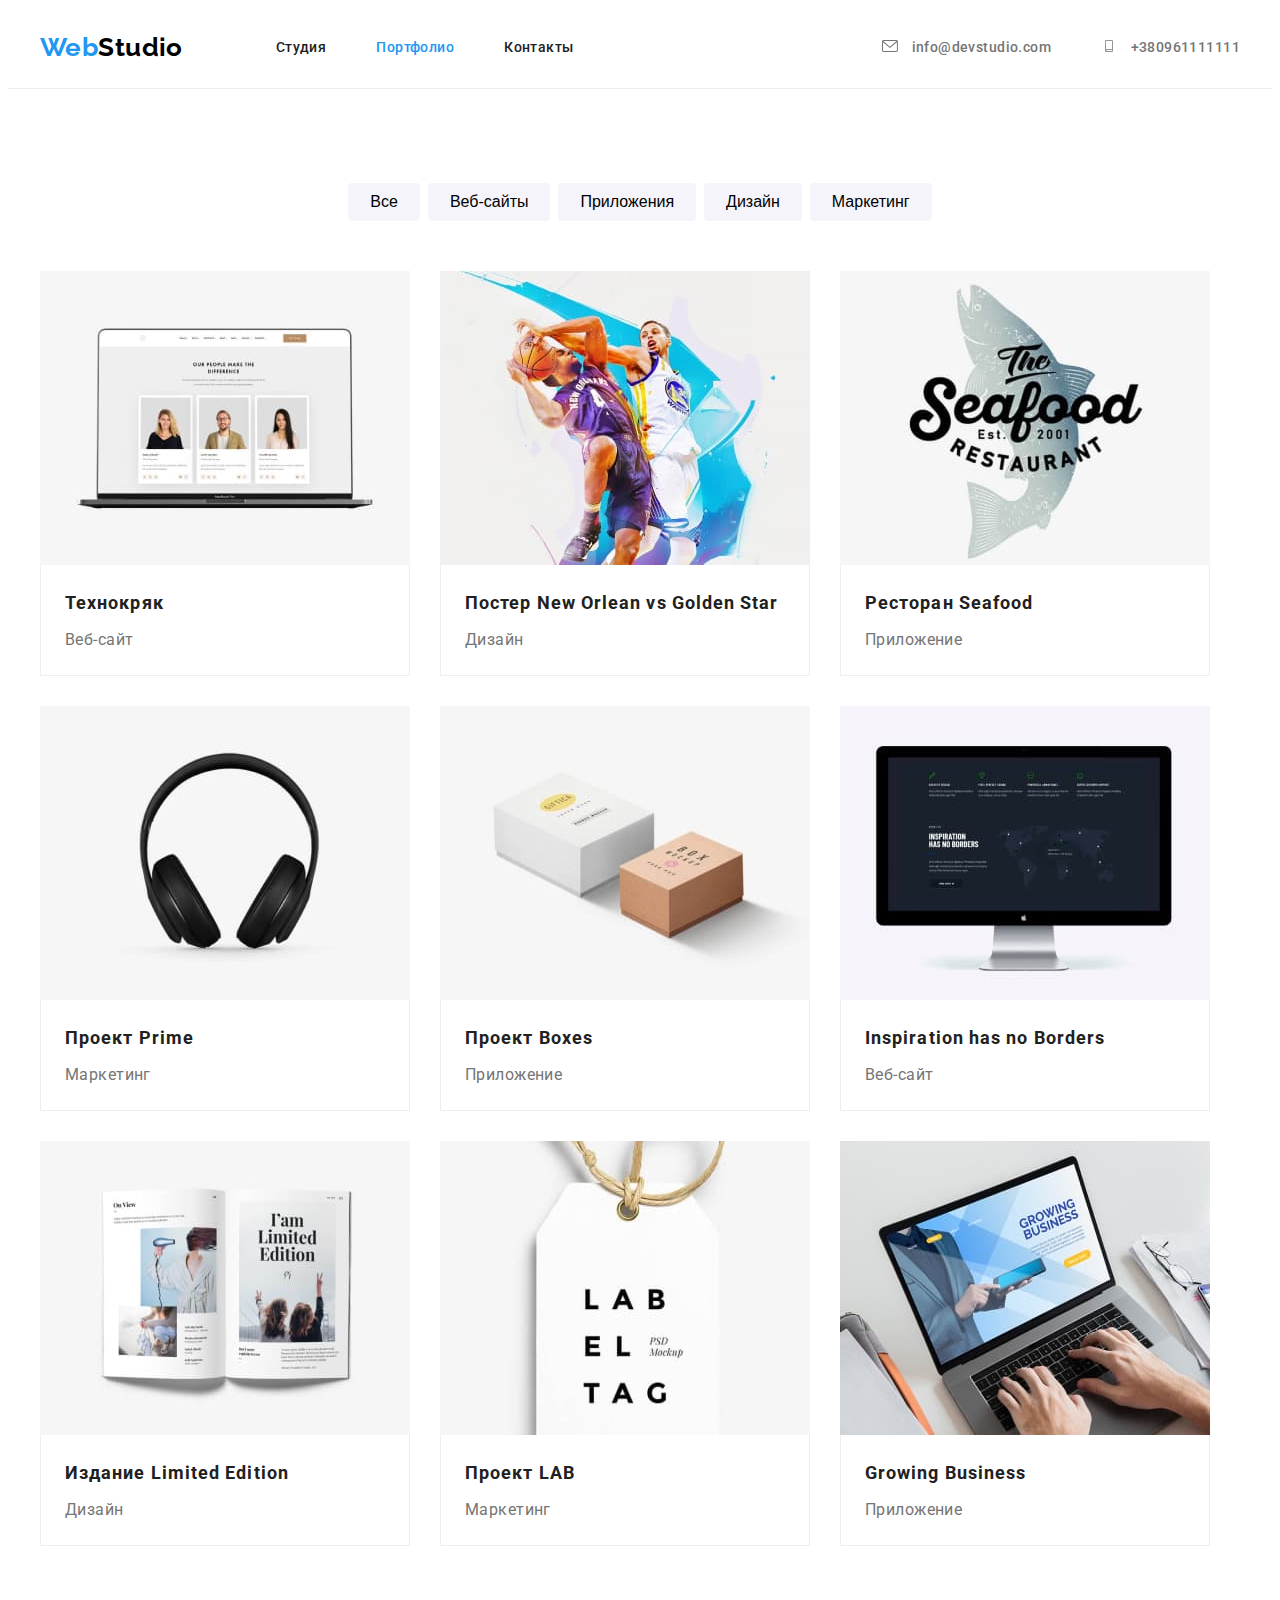
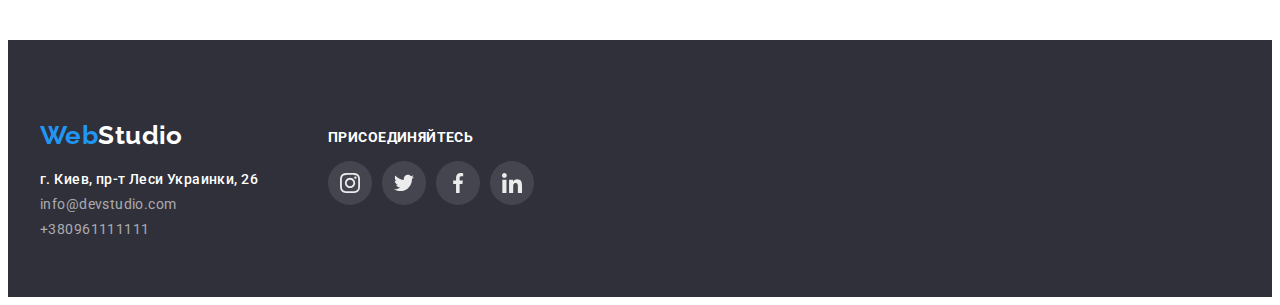
==== portfolio.html @ 328a25e5 "go" ====
<!DOCTYPE html>
<html lang="ru">
<head>
    <meta charset="UTF-8">
    <meta http-equiv="X-UA-Compatible" content="IE=edge">
    <meta name="viewport" content="width=device-width, initial-scale=1.0">
    <title>Портфолио</title>
    <link rel="preconnect" href="https://fonts.googleapis.com">
    <link rel="preconnect" href="https://fonts.gstatic.com" crossorigin>
    <link href="https://fonts.googleapis.com/css2?family=Raleway:wght@700&family=Roboto:wght@400;500;700;900&display=swap"
        rel="stylesheet">
    <link rel="preconnect" href="https://fonts.googleapis.com">
    <link rel="preconnect" href="https://fonts.gstatic.com" crossorigin>
    <link href="https://fonts.googleapis.com/css2?family=Raleway:wght@700&family=Roboto:wght@400;500;700;900&display=swap" rel="stylesheet">
    <link
        rel="stylesheet"
        href="https://cdnjs.cloudflare.com/ajax/libs/modern-normalize/1.1.0/modern-normalize.min.css"
        integrity="sha512-wpPYUAdjBVSE4KJnH1VR1HeZfpl1ub8YT/NKx4PuQ5NmX2tKuGu6U/JRp5y+Y8XG2tV+wKQpNHVUX03MfMFn9Q=="
        crossorigin="anonymous"
        referrerpolicy="no-referrer"
        />
    <link rel="stylesheet" href="./css/style.css">
</head>
    <body>
    <!-- Хедер -->
        <header class="page-header">
                <div class="conteiner main-nav">
                    <nav class="navigation">
                        <!-- навигация -->
                        <a class="logo" href="./index.html"> <span class="logo-color">Web</span>Studio</a>
                        <ul class="site-nav">
                            <li class="item"><a class="link " href="./index.html">Студия</a></li>
                            <li class="item"><a class="link active" href="./portfolio.html">Портфолио</a></li>
                            <li class="item"><a class="link " href="">Контакты</a></li>
                        </ul>
                    </nav>
                    <!-- контактная информация -->
                    <ul class="contacts">
                    <li class="contacts-item">
                        <a class="link email" href="mailto:info@devstudio.com">
                            <svg class="icons"><use href="./images/icons.svg#icon-email"></use></svg>
                            info@devstudio.com</a
                        >
                    </li>
                    <li class="contacts-item tel">
                        <a class="link tel" href="tel:+380961111111">
                            <svg class="icons">
                                <use href="./images/icons.svg#icon-smartphone"></use>
                            </svg>
                            +380961111111</a
                        >
                    </li>
                </ul>
                </div>
        </header>
        <main>
            <section class="section">
                <div class="conteiner">
                    <h1 class="hide">Наши проекты</h1>
                    <!-- фильтр кнопок -->
                    <ul class="our-projects">
                        <li class="our-projects-btn"><button class="button " type="button">Все</button></li>
                        <li class="our-projects-btn"><button class="button " type="button">Веб-сайты</button></li>
                        <li class="our-projects-btn"><button class="button " type="button">Приложения</button></li>
                        <li class="our-projects-btn"><button class="button " type="button">Дизайн</button></li>
                        <li class="our-projects-btn"><button class="button " type="button">Маркетинг</button></li>
                    </ul>
                    <!-- примеры наших работ -->
                    <ul class="our-projects-list">
                        <li class="our-projects-item">
                            <a href="">
                                <img src="./images/technokrac.jpg" alt="картинка веб-сайта" width="370" height="294">
                                <div class="text-card">
                                    <h2 class="projects-title">Технокряк</h2>
                                    <p class="projects-text">Веб-сайт</p>
                                </div>
                            </a>
                        </li>

                        <li class="our-projects-item">
                            <a href="">
                                <img src="./images/poster.jpg" alt="Постер" width="370" height="294">
                                <div class="text-card">
                                    <h2 class="projects-title">Постер New Orlean vs Golden Star</h2>
                                    <p class="projects-text">Дизайн</p>
                                </div>
                            </a>
                        </li>

                        <li class="our-projects-item">
                            <a href="">
                                <img src="./images/theSeafood.jpg" alt="Ресторан Морская еда" width="370" height="294">
                                <div class="text-card">
                                    <h2 class="projects-title">Ресторан Seafood</h2>
                                    <p class="projects-text">Приложение</p>
                                </div>
                            </a>
                        </li>

                        <li class="our-projects-item">
                            <a href="">
                                <img src="./images/prime.jpg" alt="Проект Прайм" width="370" height="294">
                                <div class="text-card">
                                    <h2 class="projects-title">Проект Prime</h3>
                                    <p class="projects-text">Маркетинг</p>
                                </div>
                            </a>
                        </li>

                        <li class="our-projects-item">
                            <a href="">
                                <img src="./images/boxes.jpg" alt="Проект Коробки" width="370" height="294">
                                <div class="text-card">
                                    <h2 class="projects-title">Проект Boxes</h2>
                                    <p class="projects-text">Приложение</p>
                                </div>
                            </a>
                        </li>

                        <li class="our-projects-item">
                            <a href="">
                                <img src="./images/site.jpg" alt="Веб-сайт" width="370" height="294">
                                <div class="text-card">
                                    <h2 class="projects-title">Inspiration has no Borders</h3>
                                    <p class="projects-text">Веб-сайт</p>
                                </div>
                            </a>
                        </li>

                        <li class="our-projects-item">
                            <a href="">
                                <img src="./images/desingle.jpg" alt="Лимитированый дизайн книги" width="370" height="294">
                                <div class="text-card">
                                    <h2 class="projects-title">Издание Limited Edition</h2>
                                    <p class="projects-text">Дизайн</p>
                                </div>
                            </a>
                        </li>
                        
                        <li class="our-projects-item">
                            <a href="">
                                <img src="./images/lab.jpg" alt="Проект Лаб" width="370" height="294">
                                <div class="text-card">
                                    <h2 class="projects-title">Проект LAB</h2>
                                    <p class="projects-text">Маркетинг</p>
                                </div>
                            </a>
                        </li>
                        <li class="our-projects-item">
                            <a href="">
                                <img src="./images/gb.jpg" alt="Приложение для Бизнеса" width="370" height="294">
                                <div class="text-card">
                                    <h2 class="projects-title">Growing Business</h2>
                                    <p class="projects-text">Приложение</p>
                                </div>
                            </a>
                        </li>
                    </ul>
                </div>
            </section>
        </main>
        <!-- Футер -->
        <footer class="footer-address">
            <div class="conteiner footer">
                <address class="address-address">
                    <!-- Адресс --><a class="logo-color-footer" href="/index.html"
                        ><span class="logo-color">Web</span>Studio</a
                    >
                    <ul>
                        <li>
                            <a class="link address" href="https://goo.gl/maps/u52WEfVsZ2ZagQb68"
                                >г. Киев, пр-т Леси Украинки, 26</a
                            >
                        </li>
                        <li class="address-item">
                            <a class="contacts-footer" href="mailto:info@devstudio.com"
                                >info@devstudio.com
                            </a>
                        </li>
                        <li class="address-item">
                            <a class="contacts-footer" href="tel:+380961111111">+380961111111</a>
                        </li>
                    </ul>
                </address>

                <section class="join-section">
                    <h2 class="join-title">ПРИСОЕДИНЯЙТЕСЬ</h2>
                    <ul class="footer-social">
                        <li>
                            <a class="footer-social-link" href="">
                                <svg class="footer-social-icon">
                                    <use href="./images/icons.svg#icon-instagram"></use>
                                </svg>
                            </a>
                        </li>
                        <li>
                            <a class="footer-social-link" href="">
                                <svg class="footer-social-icon">
                                    <use href="./images/icons.svg#icon-twitter"></use>
                                </svg>
                            </a>
                        </li>
                        <li>
                            <a class="footer-social-link" href="">
                                <svg class="footer-social-icon">
                                    <use href="./images/icons.svg#icon-facebook"></use>
                                </svg>
                            </a>
                        </li>
                        <li>
                            <a class="footer-social-link" href="">
                                <svg class="footer-social-icon">
                                    <use href="./images/icons.svg#icon-linkedin"></use>
                                </svg>
                            </a>
                        </li>
                    </ul>
                </section>
            </div>
        </footer>
    </body>
</html>
---- css/style.css ----
:root {
    --primary-text-color: #757575;
    --secondary-color: #212121;
    --hower-color: #2196f3;
    --logo-color: #000000;
    --primary-bg-color: #ffffff;
    --bg-color: #2f303a;
    --button-color: #f5f4fa;
    --border-color:#ECECEC;
    --border-pict-color:#EEEEEE;
    --border-shadow-color:#00000040;
    --icon-color:#afb1b8;
}
h1,
h2,
h3,
h4,
p{
    margin: 0;
    padding: 0; 
    list-style: none;
    
}
a,
ul{
    margin: 0;
padding: 0;
list-style: none;
text-decoration: none;
}
img{
    display: block;
    max-width: 100%;
    height: auto;
}
body {
    font-family: 'Roboto', sans-serif;
    color: var(--primary-text-color);
    font-size: 14px;
    letter-spacing: 0.03em;
    background-color: var(--primary-bg-color);
}
/* Header */

.page-header{
    border-bottom: 1px solid var(--border-color);
    padding-top: 24px;
    padding-bottom: 25px;
}
.conteiner {
    max-width: 1200px;
    margin-left: auto;
    margin-right: auto;
    padding-left: 15px;
    padding-right: 15px;
}
.section{
    padding-top: 94px;
    padding-bottom: 94px;
}
.main-nav {
    display: flex;
    align-items: center;
}
.navigation{
    display: flex;
}
 /* Логотип */
a.logo {
    font-family: 'Raleway', sans-serif;
    color: var(--logo-color);
    font-size: 26px;
    line-height: 1.19;
    font-weight: 700
}
.logo-color {
    color: var(--hower-color);
}
.site-nav{
    display: flex;
    align-items: center;
    margin-left: 93px;
}
.site-nav .item + .item{
    margin-left: 50px;
}
.link.active{
    color: var(--hower-color);
}
/* ССЫЛКИ */
.link:hover,
.link:focus
.link:active {
    color: var(--hower-color);
}
.link {
    color: var(--secondary-color);
    font-weight: 500;
    line-height: 1.14;

    padding-top: 20px;
    padding-bottom: 20px;
}
.icons{
    width: 16px;
    height: 12px;
    margin-right: 10px;
}
.email{
    fill: var(--primary-text-color);
}
.email:hover,.tel:hover{
    fill: currentColor;
}
.tel{
    fill: var(--primary-text-color);
}
/* КОНТАКТЫ */
.contacts a:hover,
.contacts a:focus {
    color: var(--hower-color);
}
.contacts a {
    font-weight: 500;
    line-height: 1.14;
    color: var(--main-color);
}
.contacts{
    display: flex;
    margin-left: auto;
}
.contacts .contacts-item + .contacts-item{
    margin-left: 50px;
}
/* ГЕРОЙ */
.hero {
    color: var(--primary-bg-color);

    font-weight: 900;
    font-size: 44px;
    line-height: 1.36;
    text-align: center;
    letter-spacing: 0.06em;

    padding-top: 200px;
    padding-bottom: 200px;

    background-color: var(--bg-color);
    
    margin-right: auto;
    margin-left: auto;
    max-width: 1600px;
    min-height: 600px;
    background-image: linear-gradient(
        to right,
    rgba(47, 48, 58, 0.4),
    rgba(47, 48, 58, 0.4)),
    url('../images/bg.jpg');
    background-repeat: no-repeat;
}
.hero-title {
    font-weight: 900;
    font-size: 44px;
    line-height: 1.36;
    letter-spacing: 0.06em;
    text-transform: uppercase;

    color: var(--primary-bg-color);
    margin-bottom: 30px;
}
/* Главная кнопка */
.button.main {
    background-color: var(--hower-color);
    box-shadow: 0px 4px 4px rgba(0, 0, 0, 0.15);
    border-radius: 4px;
    border: 0;
    font-weight: 700;
    font-size: 16px;
    line-height: 1.87;
    align-items: center;
    text-align: center;
    letter-spacing: 0.06em;
    color: var(--button-color);
    cursor: pointer;

    padding: 10px 32px;
    min-width: 200px;
    }
.benefits{
}
.benefits-list{
    display: flex;
}
.benefits-list-icon{
    height: 70px;
    width: 70px;

    margin: 25px 100px;
    
}
.benefits-list-item{
    
    display: block;
    height: 120px;
    width: 270px;
    
    margin-right: 30px;
    border-radius: 4px;
    background-color: var(--button-color);


}
/* НЕВИДИМЫЙ ТЕКСТ */
.hide {
    position: absolute;
    width: 1px;
    height: 1px;
    margin: -1px;
    border: 0;
    padding: 0;
    white-space: nowrap;
    clip-path: inset(100%);
    clip: rect(0 0 0 0);
    overflow: hidden;
}
.benefits-text-cont{
    margin-right: 30px;
    margin-top: 30px;
}
/* НАШИ ПРЕИМУЩЕСТВА */
.benefits-title {
    font-size: 14px;
    font-weight: 700;
    line-height: 1.14;
    text-transform: uppercase;

    color: var(--secondary-color);
    margin-top: 30px;
}
.benefits-text {
    font-weight: 400;
    line-height: 1.71;
    margin-top: 10px;   
}
/* НАША КОМАНДА */
.team-pic-list{
    display: flex;
}
.team-pic-list .team-pic-item + .team-pic-item{
margin-left: 30px;
}
.team {
    font-weight: 700;
    font-size: 36px;
    line-height: 1.16;
    text-align: center;

    color: var(--secondary-color);

    margin-bottom: 50px;
}
.sec-hide{
    padding-top:0;
}
.our-team{
    background-color: var(--button-color);
}
.team-list{
    display: flex;
}
.team-item-text{
    box-shadow: 0px 1px 3px rgb(0 0 0 / 12%),
    0px 1px 1px rgb(0 0 0 / 14%),
    0px 2px 1px rgb(0 0 0 / 20%);
    border-radius: 0px 0px 4px 4px;
    background-color: var(--primary-bg-color);
    
    padding-bottom: 30px;
}
.team-item-text>img{
    margin-bottom: 30px;
}
.team-list .team-item + .team-item{
    margin-left: 30px;
}
.team-title {
    font-weight: 500;
    font-size: 16px;
    line-height: 1.18;

    color: var(--secondary-color);
    text-align: center;
}
.team-text {
    font-size: 16px;
    line-height: 1.18;

    text-align: center;

    margin-top: 10px;
}
.social{
    display: flex;
    justify-content: center;

    margin-top: 16px;
}
.social-link{
    display:inline-block;
    width: 44px;
    height: 44px;
    border-radius: 50%;
    fill: var(--icon-color);
    margin-right: 10px;
}
.social-link:hover{
    fill: var(--border-pict-color);
    background-color: var(--hower-color);
}
.social-icon{
    margin: 0;
    padding: 0;
    width: 20px;
    height: 20px;
    margin: 12px;
    
}
.our-clients{
    font-size: 36px;
    line-height: 1.16;
    text-align: center;
    color: var(--secondary-color);

    margin-bottom: 50px;
}
.our-clients-list{
    display: flex;
    justify-content: space-between;
}
.clients-link{
    display: inline-block;
    border: 1px solid var(--icon-color);
    border-radius: 4px ;
    fill: var(--icon-color);
}
.clients-link:hover{
    border: 1px solid var(--hower-color);
    fill: var(--hower-color);
}
.social-clients-icon{
    width: 170px;
    height: 92px;
}
/* АДДРЕС ФУТЕР */
.footer-address {
    background-color: var(--bg-color);
    padding-top: 60px;
    padding-bottom: 60px;
}
/* ЛОГОТИП ФУТЕР */
.logo-color-footer {
    color: var(--primary-bg-color);
    font-family: 'Raleway', sans-serif;
    font-size: 26px;
    line-height: 1.19;
    font-weight: 700;
    font-style: normal;
    display: block;
    margin-bottom: 20px;
}
/* ССЫЛКА НА КАРТЫ В ФУТЕРЕ */
.address-address{
    margin-top: 20px;
}
.address-item {
    margin-top: 9px;
}
.link.address {
    font-style: normal;
    text-decoration: none;
    color: var(--primary-bg-color);
    margin: 0;
    padding: 0;
}
/* КОНТАНТЫ ФУТЕР */
.contacts-footer {
    font-style: normal;
    color: rgba(255, 255, 255, 0.6);
}
.footer{
    display: flex;
    align-items: center;
}
.join-section{
    
    margin-left: 70px;
}
.join-title{
    font-size: 14px;
    line-height: 1.17;
    color: var(--primary-bg-color);
}
.footer-social {
    display: flex;
    justify-content: center;

    margin-top: 16px;
}

.footer-social-link {
    display: inline-block;
    width: 44px;
    height: 44px;
    border-radius: 50%;
    fill: var(--border-color);
    margin-right: 10px;
    background: rgba(255, 255, 255, 0.1);
}

.footer-social-link:hover {
    fill: var(--border-pict-color);
    background-color: var(--hower-color);
}

.footer-social-icon {
    margin: 0;
    padding: 0;
    width: 20px;
    height: 20px;
    margin: 12px;

}
/* ПРОЭКТЫ */
.projects{
}
.our-projects{
    margin-bottom: 50px;
    display: flex;
    justify-content: center
}
.our-projects .our-projects-btn + .our-projects-btn{
    margin-left: 8px;
}

/* Кнопки проэктов */
.button:hover,
.button:focus {
    background: var(--hower-color);
    box-shadow: 0px 3px 1px rgba(0, 0, 0, 0.1), 0px 1px 2px rgba(0, 0, 0, 0.08),
        0px 2px 2px rgba(0, 0, 0, 0.12);

    color: var(--button-color);
}
.button {
    font-weight: 500;
    font-size: 16px;
    line-height: 1.62;

    border: 0;
    border-radius: 4px;
    cursor: pointer;
    padding: 6px 22px;

    background: var(--button-color);
}
.our-projects-list{
    display: flex;
    flex-wrap: wrap;
    flex-basis: calc(100%/3);

    margin-top: -30px;
    margin-left: -30px;
}

.our-projects-item{
    margin-left: 30px;
    margin-top: 30px;
}
.our-projects-item:hover{
    box-shadow: 0px 4px 4px 0px var(--border-shadow-color);
}
.text-card{
    border-left: 1px solid var(--border-pict-color);
    border-right: 1px solid var(--border-pict-color);
    border-bottom: 1px solid var(--border-pict-color);

    padding: 20px 24px;
}

.projects-title {
    font-weight: 700;
    font-size: 18px;
    line-height: 2;
    letter-spacing: 0.06em;

    color: var(--secondary-color);
    
}
.projects-text {
    font-weight: 400;
    font-size: 16px;
    line-height: 1.87;

    color: var(--primary-text-color);
    margin-top: 4px;
}
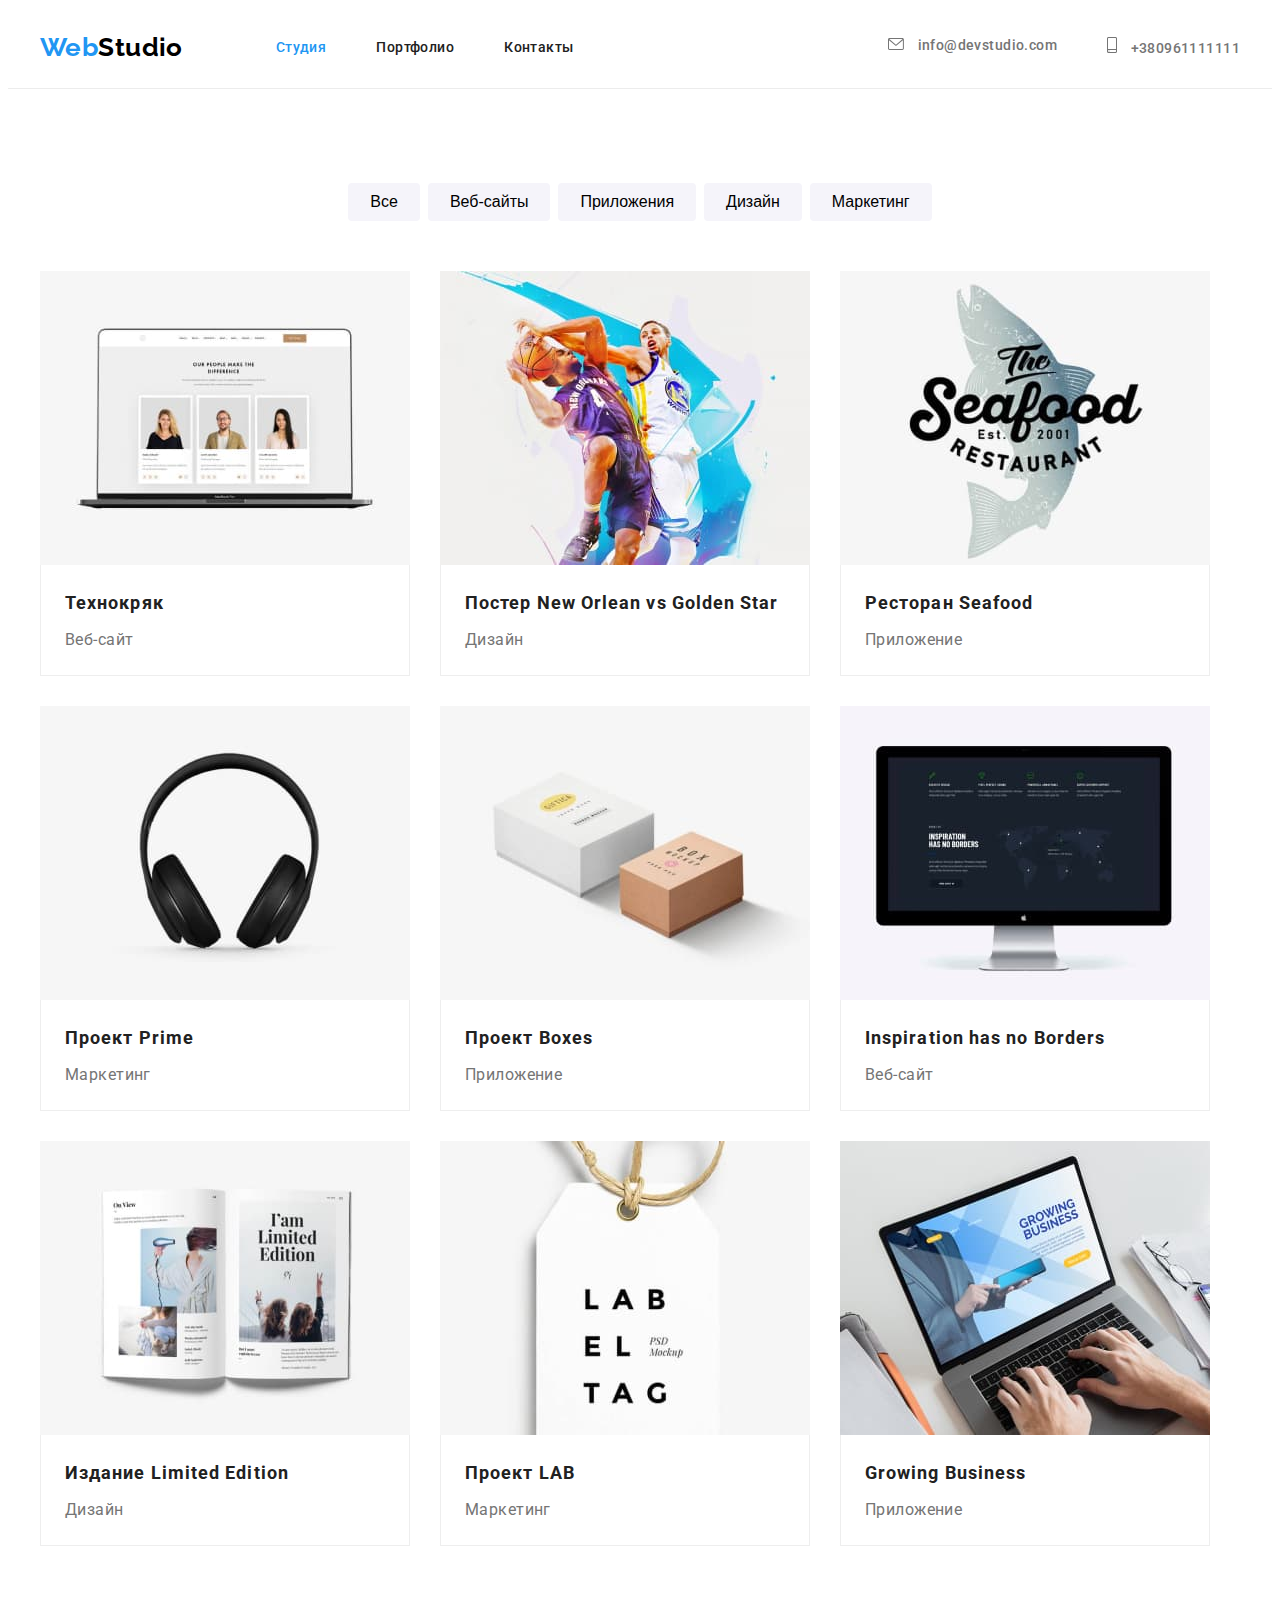
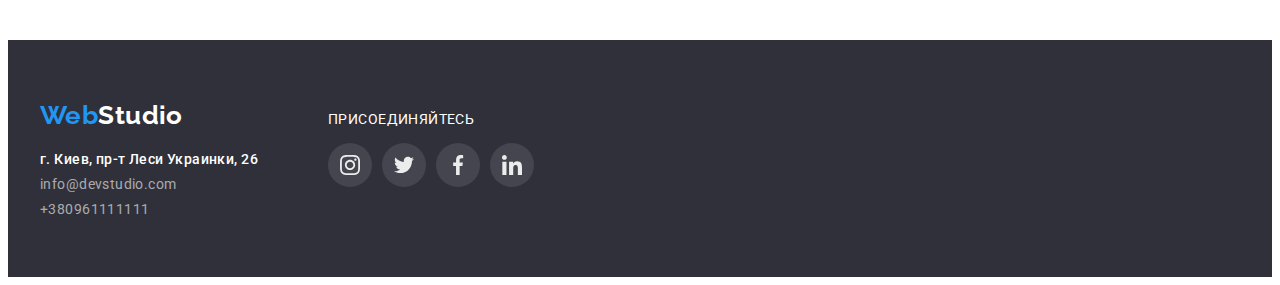
==== commit 9a8dd8c0: "done2" ====
--- a/portfolio.html
+++ b/portfolio.html
@@ -24,34 +24,36 @@
     <body>
     <!-- Хедер -->
         <header class="page-header">
-                <div class="conteiner main-nav">
-                    <nav class="navigation">
-                        <!-- навигация -->
-                        <a class="logo" href="./index.html"> <span class="logo-color">Web</span>Studio</a>
-                        <ul class="site-nav">
-                            <li class="item"><a class="link " href="./index.html">Студия</a></li>
-                            <li class="item"><a class="link active" href="./portfolio.html">Портфолио</a></li>
-                            <li class="item"><a class="link " href="">Контакты</a></li>
-                        </ul>
-                    </nav>
-                    <!-- контактная информация -->
-                    <ul class="contacts">
+            <div class="conteiner main-nav">
+                <nav class="navigation">
+                    <!-- навигация -->
+                    <a class="logo" href="./index.html"> <span class="logo-color">Web</span>Studio</a>
+                    <ul class="site-nav">
+                        <li class="item"><a class="link active" href="./index.html">Студия</a></li>
+                        <li class="item"><a class="link" href="./portfolio.html">Портфолио</a></li>
+                        <li class="item"><a class="link" href="">Контакты</a></li>
+                    </ul>
+                </nav>
+                <!-- контактная информация -->
+                <ul class="contacts">
                     <li class="contacts-item">
                         <a class="link email" href="mailto:info@devstudio.com">
-                            <svg class="icons"><use href="./images/icons.svg#icon-email"></use></svg>
+                            <svg class="icons" width="16" height="12">
+                                <use href="./images/icons.svg#icon-email"></use>
+                            </svg>
                             info@devstudio.com</a
                         >
                     </li>
                     <li class="contacts-item tel">
                         <a class="link tel" href="tel:+380961111111">
-                            <svg class="icons">
+                            <svg class="icons" width="10" height="16">
                                 <use href="./images/icons.svg#icon-smartphone"></use>
                             </svg>
                             +380961111111</a
                         >
                     </li>
                 </ul>
-                </div>
+            </div>
         </header>
         <main>
             <section class="section">
@@ -162,29 +164,33 @@
         <!-- Футер -->
         <footer class="footer-address">
             <div class="conteiner footer">
-                <address class="address-address">
-                    <!-- Адресс --><a class="logo-color-footer" href="/index.html"
+                <div class="join-section">
+                    <a class="logo-color-footer" href="/index.html"
                         ><span class="logo-color">Web</span>Studio</a
                     >
-                    <ul>
-                        <li>
-                            <a class="link address" href="https://goo.gl/maps/u52WEfVsZ2ZagQb68"
-                                >г. Киев, пр-т Леси Украинки, 26</a
-                            >
-                        </li>
-                        <li class="address-item">
-                            <a class="contacts-footer" href="mailto:info@devstudio.com"
-                                >info@devstudio.com
-                            </a>
-                        </li>
-                        <li class="address-item">
-                            <a class="contacts-footer" href="tel:+380961111111">+380961111111</a>
-                        </li>
-                    </ul>
-                </address>
-
-                <section class="join-section">
-                    <h2 class="join-title">ПРИСОЕДИНЯЙТЕСЬ</h2>
+
+                    <address class="address-address">
+                        <!-- Адресс -->
+                        <ul>
+                            <li>
+                                <a class="link address" href="https://goo.gl/maps/u52WEfVsZ2ZagQb68"
+                                    >г. Киев, пр-т Леси Украинки, 26</a
+                                >
+                            </li>
+                            <li class="address-item">
+                                <a class="contacts-footer" href="mailto:info@devstudio.com"
+                                    >info@devstudio.com
+                                </a>
+                            </li>
+                            <li class="address-item">
+                                <a class="contacts-footer" href="tel:+380961111111">+380961111111</a>
+                            </li>
+                        </ul>
+                    </address>
+                </div>
+
+                <div class="join-section">
+                    <p class="join-title">ПРИСОЕДИНЯЙТЕСЬ</p>
                     <ul class="footer-social">
                         <li>
                             <a class="footer-social-link" href="">
@@ -215,7 +221,7 @@
                             </a>
                         </li>
                     </ul>
-                </section>
+                </div>
             </div>
         </footer>
     </body>
--- a/css/style.css
+++ b/css/style.css
@@ -87,6 +87,7 @@
 .link.active{
     color: var(--hower-color);
 }
+
 /* ССЫЛКИ */
 .link:hover,
 .link:focus
@@ -102,19 +103,17 @@
     padding-bottom: 20px;
 }
 .icons{
-    width: 16px;
-    height: 12px;
     margin-right: 10px;
 }
-.email{
-    fill: var(--primary-text-color);
-}
-.email:hover,.tel:hover{
-    fill: currentColor;
-}
+.email,
 .tel{
     fill: var(--primary-text-color);
 }
+.email:hover,
+.tel:hover{
+    fill: currentColor;
+}
+
 /* КОНТАКТЫ */
 .contacts a:hover,
 .contacts a:focus {
@@ -194,21 +193,17 @@
 .benefits-list-icon{
     height: 70px;
     width: 70px;
-
-    margin: 25px 100px;
-    
 }
 .benefits-list-item{
-    
-    display: block;
-    height: 120px;
+    justify-content: center;
+    display: flex;
+
     width: 270px;
-    
+    padding: 25px 0;
     margin-right: 30px;
+
     border-radius: 4px;
     background-color: var(--button-color);
-
-
 }
 /* НЕВИДИМЫЙ ТЕКСТ */
 .hide {
@@ -240,7 +235,8 @@
 .benefits-text {
     font-weight: 400;
     line-height: 1.71;
-    margin-top: 10px;   
+    margin-top: 10px;
+    margin-right: 30px;   
 }
 /* НАША КОМАНДА */
 .team-pic-list{
@@ -277,8 +273,10 @@
     
     padding-bottom: 30px;
 }
-.team-item-text>img{
-    margin-bottom: 30px;
+.team-item>img{
+    
+    box-shadow: 0px 1px 3px rgb(0 0 0 / 12%),
+    0px 1px 1px rgb(0 0 0 / 14%)
 }
 .team-list .team-item + .team-item{
     margin-left: 30px;
@@ -290,6 +288,7 @@
 
     color: var(--secondary-color);
     text-align: center;
+    padding-top: 30px;
 }
 .team-text {
     font-size: 16px;
@@ -342,6 +341,7 @@
     border: 1px solid var(--icon-color);
     border-radius: 4px ;
     fill: var(--icon-color);
+    box-shadow: 0px 4px 4px 0px #00000040;
 }
 .clients-link:hover{
     border: 1px solid var(--hower-color);
@@ -366,7 +366,7 @@
     font-weight: 700;
     font-style: normal;
     display: block;
-    margin-bottom: 20px;
+    
 }
 /* ССЫЛКА НА КАРТЫ В ФУТЕРЕ */
 .address-address{
@@ -389,10 +389,13 @@
 }
 .footer{
     display: flex;
-    align-items: center;
+    align-items: baseline;
 }
 .join-section{
-    
+    display: flex;
+    flex-direction: column;
+}
+.join-section:last-child{
     margin-left: 70px;
 }
 .join-title{
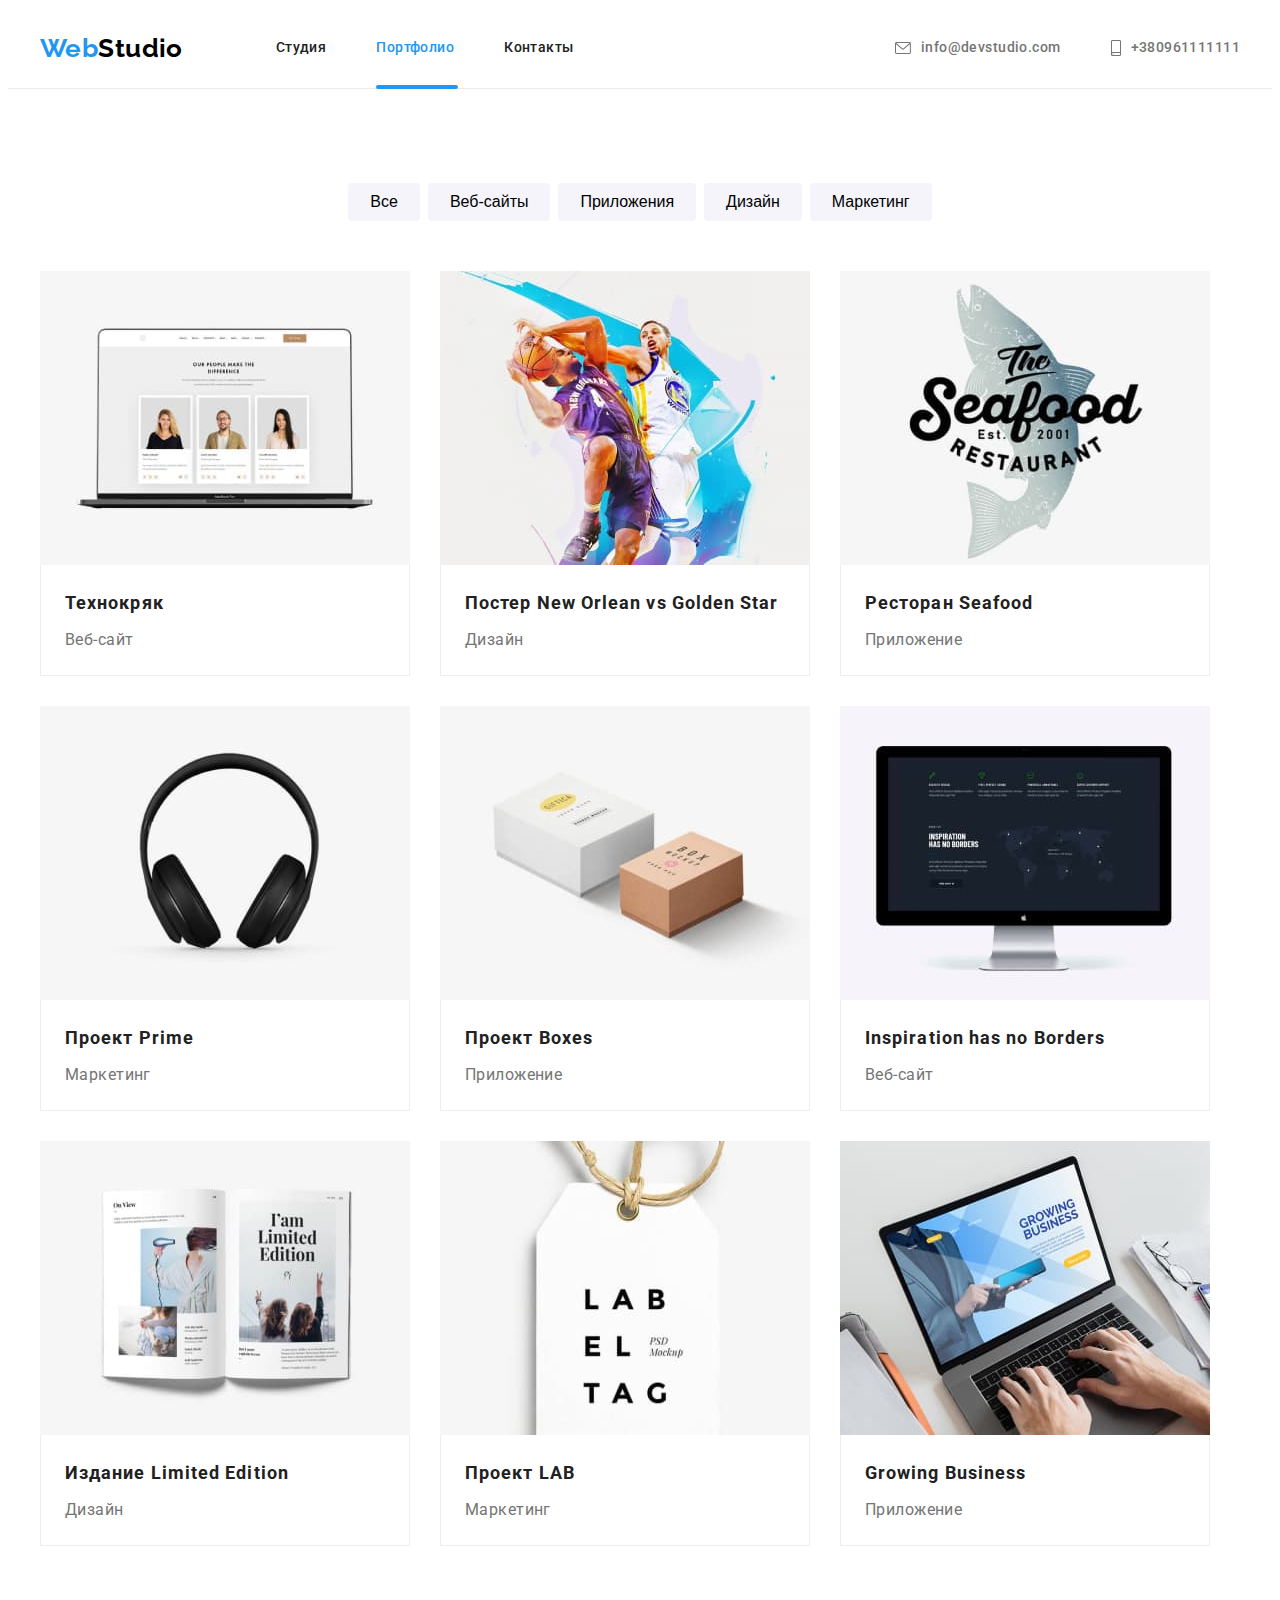
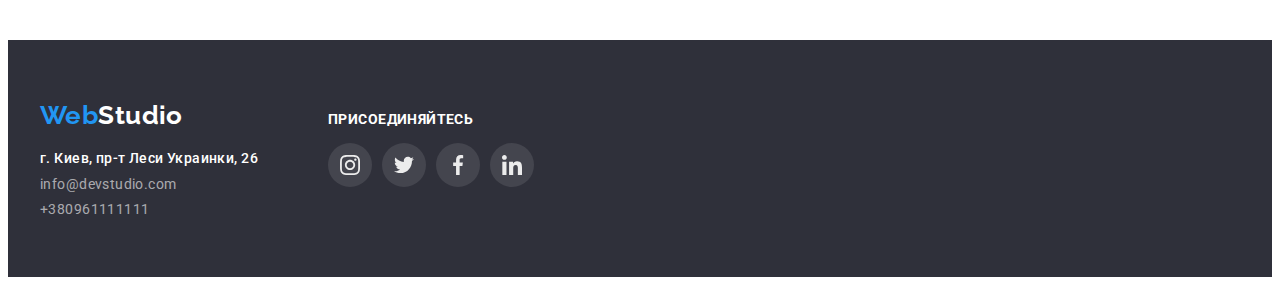
==== commit 26e29cb1: "a" ====
--- a/portfolio.html
+++ b/portfolio.html
@@ -29,8 +29,8 @@
                     <!-- навигация -->
                     <a class="logo" href="./index.html"> <span class="logo-color">Web</span>Studio</a>
                     <ul class="site-nav">
-                        <li class="item"><a class="link active" href="./index.html">Студия</a></li>
-                        <li class="item"><a class="link" href="./portfolio.html">Портфолио</a></li>
+                        <li class="item"><a class="link " href="./index.html">Студия</a></li>
+                        <li class="item"><a class="link active" href="./portfolio.html">Портфолио</a></li>
                         <li class="item"><a class="link" href="">Контакты</a></li>
                     </ul>
                 </nav>
@@ -70,8 +70,11 @@
                     <!-- примеры наших работ -->
                     <ul class="our-projects-list">
                         <li class="our-projects-item">
-                            <a href="">
-                                <img src="./images/technokrac.jpg" alt="картинка веб-сайта" width="370" height="294">
+                            <a class="our-projects-item-link" href="">
+                                <div class="our-projects-overlay">
+                                    <img src="./images/technokrac.jpg" alt="картинка веб-сайта" width="370" height="294">
+                                    <p class="overlay">Ресурс предлагает комплексные предложения с разным уровнем функционала и сервисов. Все это позволит посетителю получить исчерпывающие сведения <br> о компании или частном лице.</p>
+                                </div>
                                 <div class="text-card">
                                     <h2 class="projects-title">Технокряк</h2>
                                     <p class="projects-text">Веб-сайт</p>
@@ -80,8 +83,11 @@
                         </li>
 
                         <li class="our-projects-item">
-                            <a href="">
-                                <img src="./images/poster.jpg" alt="Постер" width="370" height="294">
+                            <a class="our-projects-item-link" href="">
+                                <div class="our-projects-overlay">
+                                    <img src="./images/poster.jpg" alt="Постер" width="370" height="294">
+                                    <p class="overlay">Ресурс предлагает комплексные предложения с разным уровнем функционала и сервисов. Все это позволит посетителю получить исчерпывающие сведения <br> о компании или частном лице.</p>
+                                </div>
                                 <div class="text-card">
                                     <h2 class="projects-title">Постер New Orlean vs Golden Star</h2>
                                     <p class="projects-text">Дизайн</p>
@@ -90,8 +96,12 @@
                         </li>
 
                         <li class="our-projects-item">
-                            <a href="">
-                                <img src="./images/theSeafood.jpg" alt="Ресторан Морская еда" width="370" height="294">
+                            <a class="our-projects-item-link" href="">
+                                <div class="our-projects-overlay">
+                                    <img src="./images/theSeafood.jpg" alt="Ресторан Морская еда" width="370" height="294">
+                                    <p class="overlay">Ресурс предлагает комплексные предложения с разным уровнем функционала и сервисов. Все это позволит посетителю получить исчерпывающие сведения <br> о компании или частном лице.</p>
+                                </div>
+                                
                                 <div class="text-card">
                                     <h2 class="projects-title">Ресторан Seafood</h2>
                                     <p class="projects-text">Приложение</p>
@@ -100,8 +110,12 @@
                         </li>
 
                         <li class="our-projects-item">
-                            <a href="">
-                                <img src="./images/prime.jpg" alt="Проект Прайм" width="370" height="294">
+                            <a class="our-projects-item-link" href="">
+                                <div class="our-projects-overlay">
+                                    <img src="./images/prime.jpg" alt="Проект Прайм" width="370" height="294">
+                                    <p class="overlay">Ресурс предлагает комплексные предложения с разным уровнем функционала и сервисов. Все это позволит посетителю получить исчерпывающие сведения <br> о компании или частном лице.</p>
+                                </div>
+                                
                                 <div class="text-card">
                                     <h2 class="projects-title">Проект Prime</h3>
                                     <p class="projects-text">Маркетинг</p>
@@ -110,8 +124,12 @@
                         </li>
 
                         <li class="our-projects-item">
-                            <a href="">
-                                <img src="./images/boxes.jpg" alt="Проект Коробки" width="370" height="294">
+                            <a class="our-projects-item-link" href="">
+                                <div class="our-projects-overlay">
+                                    <img src="./images/boxes.jpg" alt="Проект Коробки" width="370" height="294">
+                                    <p class="overlay">Ресурс предлагает комплексные предложения с разным уровнем функционала и сервисов. Все это позволит посетителю получить исчерпывающие сведения <br> о компании или частном лице.</p>
+                                </div>
+                                
                                 <div class="text-card">
                                     <h2 class="projects-title">Проект Boxes</h2>
                                     <p class="projects-text">Приложение</p>
@@ -120,8 +138,12 @@
                         </li>
 
                         <li class="our-projects-item">
-                            <a href="">
-                                <img src="./images/site.jpg" alt="Веб-сайт" width="370" height="294">
+                            <a class="our-projects-item-link" href="">
+                                <div class="our-projects-overlay">
+                                    <img src="./images/site.jpg" alt="Веб-сайт" width="370" height="294">
+                                    <p class="overlay">Ресурс предлагает комплексные предложения с разным уровнем функционала и сервисов. Все это позволит посетителю получить исчерпывающие сведения <br> о компании или частном лице.</p>
+                                </div>
+                                
                                 <div class="text-card">
                                     <h2 class="projects-title">Inspiration has no Borders</h3>
                                     <p class="projects-text">Веб-сайт</p>
@@ -130,8 +152,12 @@
                         </li>
 
                         <li class="our-projects-item">
-                            <a href="">
-                                <img src="./images/desingle.jpg" alt="Лимитированый дизайн книги" width="370" height="294">
+                            <a class="our-projects-item-link" href="">
+                                <div class="our-projects-overlay">
+                                    <img src="./images/desingle.jpg" alt="Лимитированый дизайн книги" width="370" height="294">
+                                    <p class="overlay">Ресурс предлагает комплексные предложения с разным уровнем функционала и сервисов. Все это позволит посетителю получить исчерпывающие сведения <br> о компании или частном лице.</p>
+                                </div>
+                                
                                 <div class="text-card">
                                     <h2 class="projects-title">Издание Limited Edition</h2>
                                     <p class="projects-text">Дизайн</p>
@@ -140,8 +166,12 @@
                         </li>
                         
                         <li class="our-projects-item">
-                            <a href="">
-                                <img src="./images/lab.jpg" alt="Проект Лаб" width="370" height="294">
+                            <a class="our-projects-item-link" href="">
+                                <div class="our-projects-overlay">
+                                    <img src="./images/lab.jpg" alt="Проект Лаб" width="370" height="294">
+                                    <p class="overlay">Ресурс предлагает комплексные предложения с разным уровнем функционала и сервисов. Все это позволит посетителю получить исчерпывающие сведения <br> о компании или частном лице.</p>
+                                </div>
+                                
                                 <div class="text-card">
                                     <h2 class="projects-title">Проект LAB</h2>
                                     <p class="projects-text">Маркетинг</p>
@@ -149,8 +179,12 @@
                             </a>
                         </li>
                         <li class="our-projects-item">
-                            <a href="">
-                                <img src="./images/gb.jpg" alt="Приложение для Бизнеса" width="370" height="294">
+                            <a class="our-projects-item-link" href="">
+                                <div class="our-projects-overlay">
+                                    <img src="./images/gb.jpg" alt="Приложение для Бизнеса" width="370" height="294">
+                                    <p class="overlay">Ресурс предлагает комплексные предложения с разным уровнем функционала и сервисов. Все это позволит посетителю получить исчерпывающие сведения <br> о компании или частном лице.</p>
+                                </div>
+                                
                                 <div class="text-card">
                                     <h2 class="projects-title">Growing Business</h2>
                                     <p class="projects-text">Приложение</p>
--- a/css/style.css
+++ b/css/style.css
@@ -44,8 +44,7 @@
 
 .page-header{
     border-bottom: 1px solid var(--border-color);
-    padding-top: 24px;
-    padding-bottom: 25px;
+    
 }
 .conteiner {
     max-width: 1200px;
@@ -67,15 +66,24 @@
 }
  /* Логотип */
 a.logo {
+    display: block;
+
     font-family: 'Raleway', sans-serif;
     color: var(--logo-color);
     font-size: 26px;
     line-height: 1.19;
-    font-weight: 700
+    font-weight: 700;
+
+    padding-bottom: 24px;
+    padding-top: 25px;
 }
 .logo-color {
     color: var(--hower-color);
 }
+.logo:hover{
+    text-shadow: 0px 4px 4px rgb(0 0 0 / 25%),
+    0px 4px 4px rgb(0 0 0 / 25%);
+}
 .site-nav{
     display: flex;
     align-items: center;
@@ -84,8 +92,23 @@
 .site-nav .item + .item{
     margin-left: 50px;
 }
+.item{
+    
+}
 .link.active{
+    
     color: var(--hower-color);
+    position: relative;
+}
+.link.active::after{
+    content: "";
+    position: absolute;
+    bottom: -0.9px;
+    left: 0;
+    width: 100%;
+    border: 2px solid var(--hower-color);
+    border-radius: 2px;
+    background-color: var(--hower-color);
 }
 
 /* ССЫЛКИ */
@@ -98,9 +121,9 @@
     color: var(--secondary-color);
     font-weight: 500;
     line-height: 1.14;
-
-    padding-top: 20px;
-    padding-bottom: 20px;
+    display: block;
+    padding-top: 32px;
+    padding-bottom: 32px;
 }
 .icons{
     margin-right: 10px;
@@ -123,6 +146,8 @@
     font-weight: 500;
     line-height: 1.14;
     color: var(--main-color);
+    display: flex;
+    align-items: center;
 }
 .contacts{
     display: flex;
@@ -145,7 +170,7 @@
     padding-bottom: 200px;
 
     background-color: var(--bg-color);
-    
+    background-size: cover;
     margin-right: auto;
     margin-left: auto;
     max-width: 1600px;
@@ -197,9 +222,9 @@
 .benefits-list-item{
     justify-content: center;
     display: flex;
-
+    height: 120px;
     width: 270px;
-    padding: 25px 0;
+    align-items: center;
     margin-right: 30px;
 
     border-radius: 4px;
@@ -241,9 +266,31 @@
 /* НАША КОМАНДА */
 .team-pic-list{
     display: flex;
+    
+}
+.tteam{
+    position: relative;
 }
 .team-pic-list .team-pic-item + .team-pic-item{
-margin-left: 30px;
+    margin-left: 30px;
+}
+.team-pic-item-text{
+    font-weight: 700;
+    line-height: 1;
+    position: absolute;
+    display: flex;
+    width: 370px;
+    height: 70px;
+
+    justify-content: center;
+    align-items: center;
+    align-content: center;
+
+    color: var(--primary-bg-color);
+    bottom: 0;
+    text-transform: uppercase;
+    background-color: rgba(47, 48, 58, 0.8);
+
 }
 .team {
     font-weight: 700;
@@ -270,7 +317,7 @@
     0px 2px 1px rgb(0 0 0 / 20%);
     border-radius: 0px 0px 4px 4px;
     background-color: var(--primary-bg-color);
-    
+    padding-top: 30px;
     padding-bottom: 30px;
 }
 .team-item>img{
@@ -288,7 +335,7 @@
 
     color: var(--secondary-color);
     text-align: center;
-    padding-top: 30px;
+    
 }
 .team-text {
     font-size: 16px;
@@ -311,9 +358,14 @@
     border-radius: 50%;
     fill: var(--icon-color);
     margin-right: 10px;
+
+    cursor: pointer;
+    transition: color 250ms cubic-bezier(0.4, 0, 0.2, 1),
+    background-color 250ms cubic-bezier(0.4, 0, 0.2, 1),
+    border-radius 250ms cubic-bezier(0.4, 0, 0.2, 1);
 }
 .social-link:hover{
-    fill: var(--border-pict-color);
+    fill: var(--primary-bg-color);
     background-color: var(--hower-color);
 }
 .social-icon{
@@ -337,15 +389,21 @@
     justify-content: space-between;
 }
 .clients-link{
-    display: inline-block;
+    transition: color 250ms cubic-bezier(0.4, 0, 0.2, 1),
+    border 250ms cubic-bezier(0.4, 0, 0.2, 1); 
+
+    display: flex;
+    justify-content: center;
+    align-items: center;
+
     border: 1px solid var(--icon-color);
     border-radius: 4px ;
     fill: var(--icon-color);
-    box-shadow: 0px 4px 4px 0px #00000040;
 }
 .clients-link:hover{
     border: 1px solid var(--hower-color);
     fill: var(--hower-color);
+    cursor: pointer;
 }
 .social-clients-icon{
     width: 170px;
@@ -399,6 +457,7 @@
     margin-left: 70px;
 }
 .join-title{
+    font-weight: 700;
     font-size: 14px;
     line-height: 1.17;
     color: var(--primary-bg-color);
@@ -409,7 +468,6 @@
 
     margin-top: 16px;
 }
-
 .footer-social-link {
     display: inline-block;
     width: 44px;
@@ -418,20 +476,19 @@
     fill: var(--border-color);
     margin-right: 10px;
     background: rgba(255, 255, 255, 0.1);
-}
-
+
+    transition: background-color 250ms cubic-bezier(0.4, 0, 0.2, 1);
+}
 .footer-social-link:hover {
     fill: var(--border-pict-color);
     background-color: var(--hower-color);
 }
-
 .footer-social-icon {
     margin: 0;
     padding: 0;
     width: 20px;
     height: 20px;
     margin: 12px;
-
 }
 /* ПРОЭКТЫ */
 .projects{
@@ -444,7 +501,6 @@
 .our-projects .our-projects-btn + .our-projects-btn{
     margin-left: 8px;
 }
-
 /* Кнопки проэктов */
 .button:hover,
 .button:focus {
@@ -465,6 +521,10 @@
     padding: 6px 22px;
 
     background: var(--button-color);
+    
+    transition: color 250ms cubic-bezier(0.4, 0, 0.2, 1),
+    background-color 250ms cubic-bezier(0.4, 0, 0.2, 1),
+    box-shadow 250ms cubic-bezier(0.4, 0, 0.2, 1);
 }
 .our-projects-list{
     display: flex;
@@ -474,13 +534,41 @@
     margin-top: -30px;
     margin-left: -30px;
 }
-
 .our-projects-item{
     margin-left: 30px;
     margin-top: 30px;
-}
-.our-projects-item:hover{
+    
+}
+.our-projects-item-link{
+    display: block;
+}
+.our-projects-overlay{
+    position: relative;
+    overflow: hidden;
+}
+.overlay{
+    position: absolute;
+    top: 0;
+    left: 0;
+    width: 100%;
+    height: 100%;
+
+    overflow: auto;
+    padding: 63px 24px;
+    color: var(--primary-bg-color);
+    font-size: 18px;
+    line-height: 1.55;
+
+    transform: translateY(100%);
+    transition: transform 250ms cubic-bezier(0.4, 0, 0.2, 1),
+    background 250ms cubic-bezier(0.4, 0, 0.2, 1);
+}
+
+
+.our-projects-item-link:hover .overlay {
     box-shadow: 0px 4px 4px 0px var(--border-shadow-color);
+    transform: translateY(0%);
+    background: rgba(33, 150, 243, 0.9);
 }
 .text-card{
     border-left: 1px solid var(--border-pict-color);
@@ -507,4 +595,47 @@
     color: var(--primary-text-color);
     margin-top: 4px;
 }
-
+/* МОДАЛЬНОЕ ОКНО */
+.backdrop {
+    position: fixed;
+    left: 0;
+    top: 0;
+    width: 100vw;
+    height: 100vh;
+    background: rgba(0, 0, 0, 0.2);
+    transition: opacity 250ms cubic-bezier(0.4, 0, 0.2, 1),
+        visibility 250ms cubic-bezier(0.4, 0, 0.2, 1);
+}
+.modal {
+    position: absolute;
+    top: 50%;
+    left: 50%;
+    transform: translate(-50%, -50%);
+    width: 528px;
+    height: 581px;
+    background: #FFFFFF;
+    box-shadow: 0px 1px 3px rgb(0 0 0 / 12%),
+        0px 1px 1px rgb(0 0 0 / 14%),
+        0px 2px 1px rgb(0 0 0 / 20%);
+    border-radius: 4px;
+}
+.btn-modal {
+    position: absolute;
+    top: 8px;
+    right: 8px;
+    display: flex;
+    justify-content: center;
+    align-items: center;
+    padding: 0;
+    width: 30px;
+    height: 30px;
+    border-radius: 50%;
+    background: #FFFFFF;
+    border: 1px solid rgba(0, 0, 0, 0.1);
+    cursor: pointer;
+}
+.backdrop.is-hidden {
+    opacity: 0;
+    visibility: hidden;
+    pointer-events: 0;
+}